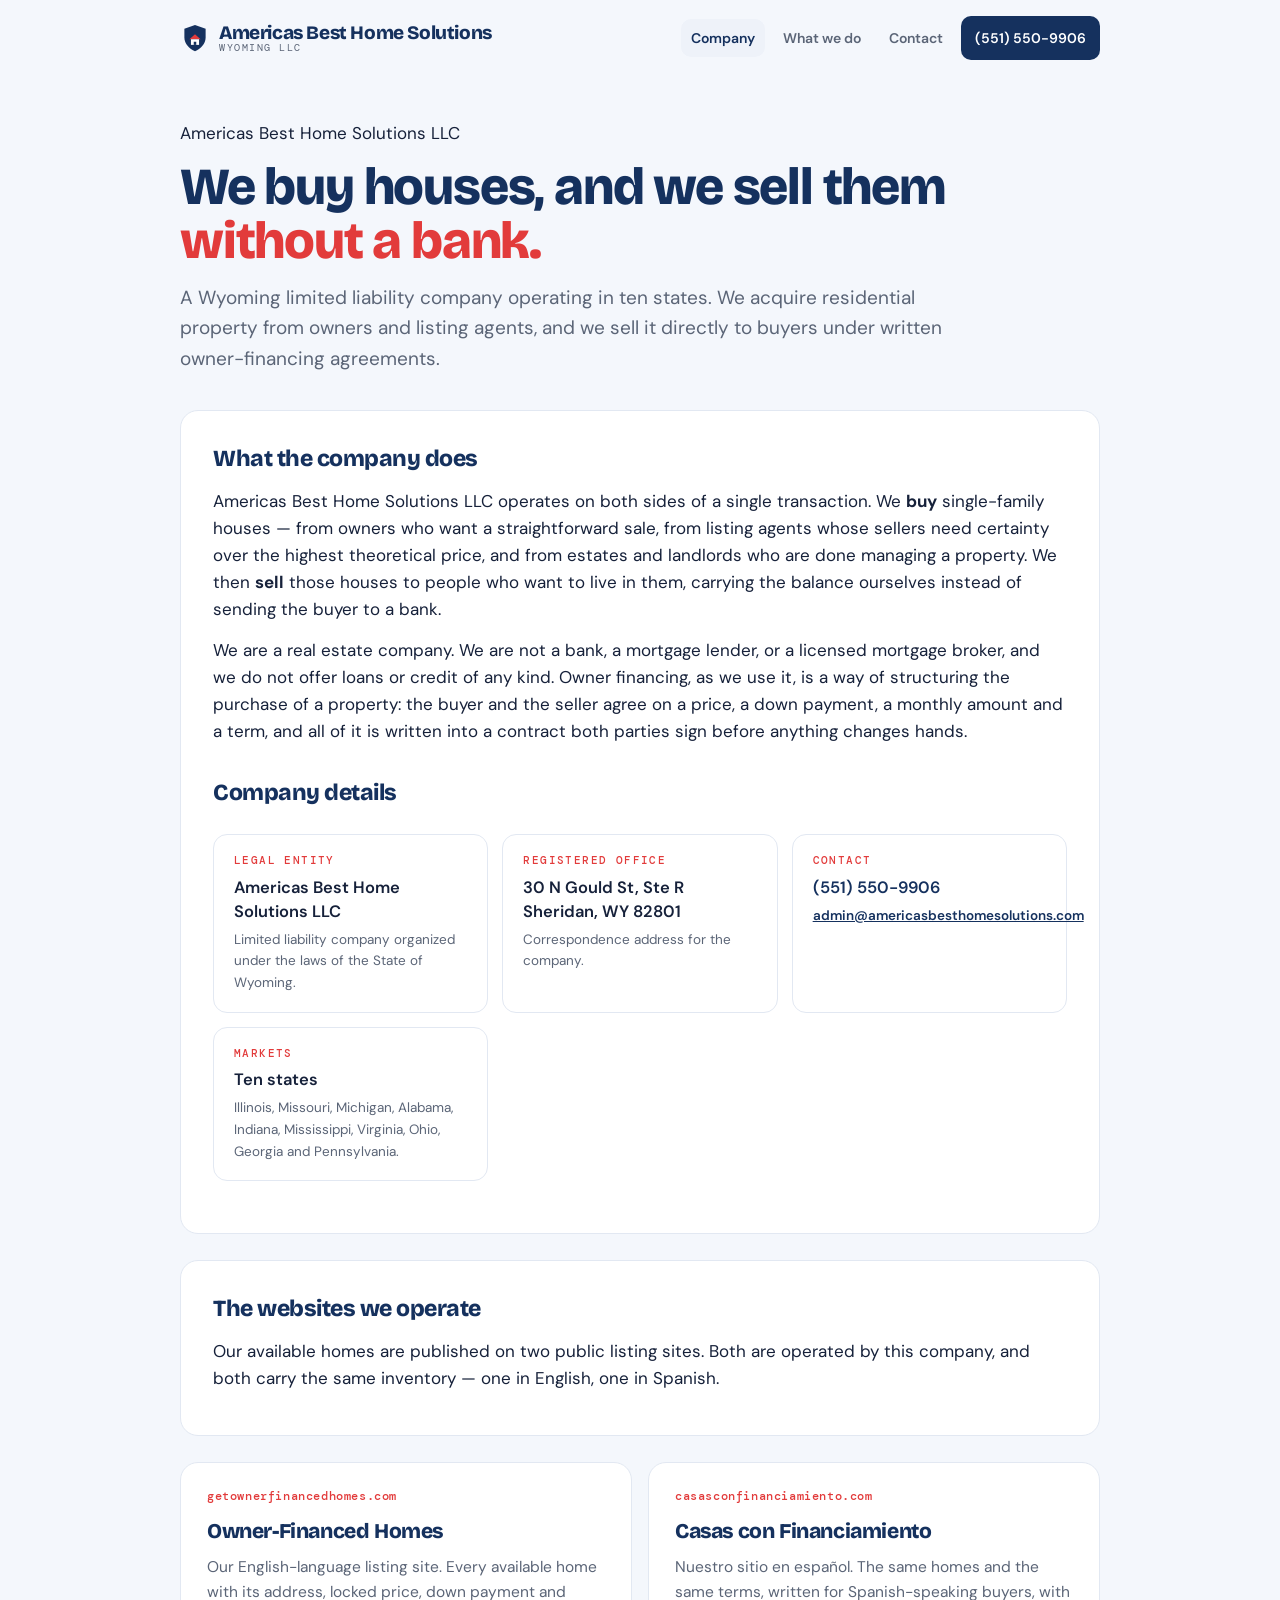
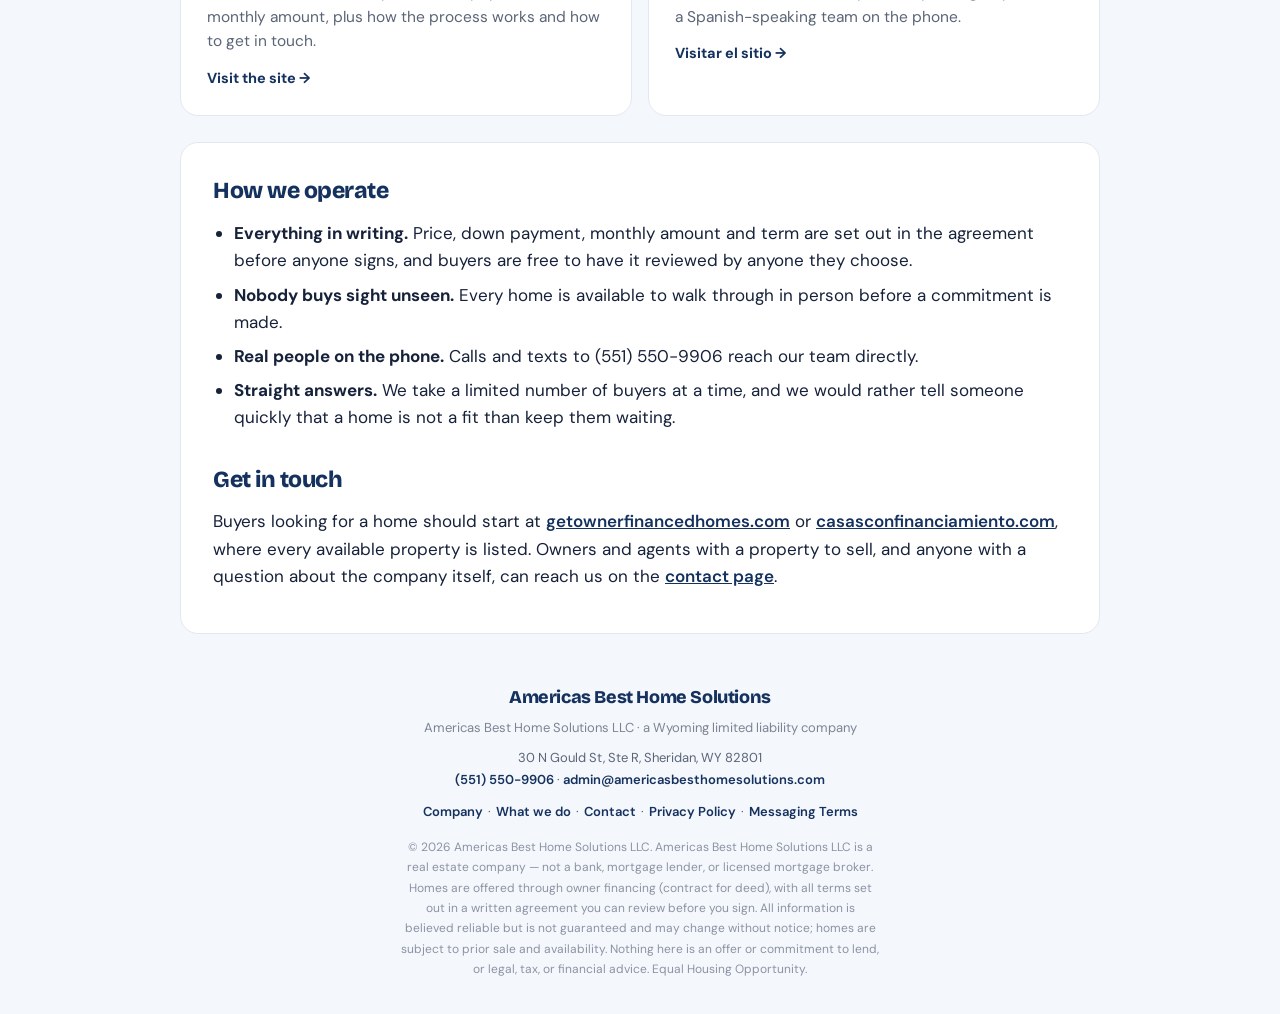
==== index.html @ 94118d32 "Corporate site for Americas Best Home Solutions LLC americasbesthomesolutions.com had no A record at" ====
<!DOCTYPE html>
<html lang="en">
<head>
<meta charset="UTF-8"/>
<meta name="viewport" content="width=device-width, initial-scale=1.0"/>
<link rel="icon" href="data:image/svg+xml,<svg xmlns='http://www.w3.org/2000/svg' viewBox='0 0 48 48'><path d='M24 3 41 9V23C41 33 33 41 24 45 15 41 7 33 7 23V9Z' fill='%2315315e'/><path d='M15 26 24 18 33 26Z' fill='%23e23b3b'/><rect x='17.5' y='26' width='13' height='9' fill='white'/><rect x='22' y='30' width='4' height='5' fill='%2315315e'/></svg>"/>
<title>Americas Best Home Solutions LLC | Owner-Financed Home Sales &amp; Property Acquisition</title>
<meta name="description" content="Americas Best Home Solutions LLC is a Wyoming limited liability company that sells residential property with owner financing and acquires homes from owners and listing agents across ten states."/>
<link rel="canonical" href="https://americasbesthomesolutions.com/"/>
<link rel="preconnect" href="https://fonts.googleapis.com">
<link rel="preconnect" href="https://fonts.gstatic.com" crossorigin>
<link href="https://fonts.googleapis.com/css2?family=Bricolage+Grotesque:opsz,wght@12..96,600;12..96,700;12..96,800&family=DM+Sans:wght@400;500;600;700&family=DM+Mono:wght@400;500&display=swap" rel="stylesheet">
<link rel="stylesheet" href="/pages.css">
<style>
  /* corporate-site-only additions on top of the shared stylesheet */
  .hero{padding:44px 0 10px}
  .hero h1{font-family:'Bricolage Grotesque',sans-serif;font-weight:800;font-size:clamp(32px,6vw,52px);line-height:1.05;letter-spacing:-1.2px;color:var(--pine);margin:12px 0 14px}
  .hero h1 em{font-style:normal;color:var(--honey)}
  .hero .lead{font-size:19px;color:var(--ink-soft);max-width:60ch}
  .props{display:grid;grid-template-columns:repeat(auto-fit,minmax(280px,1fr));gap:16px;margin:26px 0}
  .prop{display:block;text-decoration:none;color:inherit;background:var(--card);border:1px solid var(--line);border-radius:var(--radius);padding:24px 26px;transition:transform .15s ease,box-shadow .15s ease}
  .prop:hover{transform:translateY(-2px);box-shadow:0 8px 26px rgba(21,49,94,.10)}
  .prop .dom{font-family:'DM Mono',monospace;font-size:12px;letter-spacing:.6px;color:var(--honey);font-weight:500}
  .prop h3{font-family:'Bricolage Grotesque',sans-serif;font-weight:800;font-size:21px;color:var(--pine);margin:8px 0 7px;letter-spacing:-.4px}
  .prop p{font-size:15.5px;color:var(--ink-soft);margin:0}
  .prop .go{display:inline-block;margin-top:13px;font-size:14.5px;font-weight:700;color:var(--pine)}
  .split{display:grid;grid-template-columns:repeat(auto-fit,minmax(300px,1fr));gap:16px;margin:22px 0}
</style>
</head>
<body>
<div class="wrap">

  <header class="topbar">
    <a class="brand" href="/" aria-label="Americas Best Home Solutions — home">
      <svg class="mark" viewBox="0 0 48 48" fill="none" aria-hidden="true">
        <path d="M24 3 41 9V23C41 33 33 41 24 45 15 41 7 33 7 23V9Z" fill="#15315e"/>
        <path d="M15 26 24 18 33 26Z" fill="#e23b3b"/>
        <rect x="17.5" y="26" width="13" height="9" fill="#ffffff"/>
        <rect x="22" y="30" width="4" height="5" fill="#15315e"/>
      </svg>
      <span class="bn">Americas Best Home Solutions<small>Wyoming LLC</small></span>
    </a>
    <nav class="topnav">
      <a href="/" aria-current="page">Company</a>
      <a href="/what-we-do">What we do</a>
      <a href="/contact">Contact</a>
      <a class="call" href="tel:+15515509906">(551) 550-9906</a>
    </nav>
  </header>

  <section class="hero">
    <span class="eyebrow">Americas Best Home Solutions LLC</span>
    <h1>We buy houses, and we sell them <em>without a bank.</em></h1>
    <p class="lead">A Wyoming limited liability company operating in ten states. We acquire residential property from owners and listing agents, and we sell it directly to buyers under written owner-financing agreements.</p>
  </section>

  <div class="prose">
    <h2>What the company does</h2>
    <p>Americas Best Home Solutions LLC operates on both sides of a single transaction. We <strong>buy</strong> single-family houses — from owners who want a straightforward sale, from listing agents whose sellers need certainty over the highest theoretical price, and from estates and landlords who are done managing a property. We then <strong>sell</strong> those houses to people who want to live in them, carrying the balance ourselves instead of sending the buyer to a bank.</p>
    <p>We are a real estate company. We are not a bank, a mortgage lender, or a licensed mortgage broker, and we do not offer loans or credit of any kind. Owner financing, as we use it, is a way of structuring the purchase of a property: the buyer and the seller agree on a price, a down payment, a monthly amount and a term, and all of it is written into a contract both parties sign before anything changes hands.</p>

    <h2>Company details</h2>
    <div class="facts">
      <div class="fact">
        <div class="k">Legal entity</div>
        <div class="v">Americas Best Home Solutions LLC</div>
        <div class="note">Limited liability company organized under the laws of the State of Wyoming.</div>
      </div>
      <div class="fact">
        <div class="k">Registered office</div>
        <div class="v"><address>30 N Gould St, Ste R<br>Sheridan, WY 82801</address></div>
        <div class="note">Correspondence address for the company.</div>
      </div>
      <div class="fact">
        <div class="k">Contact</div>
        <div class="v"><a href="tel:+15515509906">(551) 550-9906</a></div>
        <div class="note"><a href="mailto:admin@americasbesthomesolutions.com">admin@americasbesthomesolutions.com</a></div>
      </div>
      <div class="fact">
        <div class="k">Markets</div>
        <div class="v">Ten states</div>
        <div class="note">Illinois, Missouri, Michigan, Alabama, Indiana, Mississippi, Virginia, Ohio, Georgia and Pennsylvania.</div>
      </div>
    </div>
  </div>

  <div class="prose">
    <h2>The websites we operate</h2>
    <p>Our available homes are published on two public listing sites. Both are operated by this company, and both carry the same inventory — one in English, one in Spanish.</p>
  </div>

  <div class="props">
    <a class="prop" href="https://getownerfinancedhomes.com">
      <div class="dom">getownerfinancedhomes.com</div>
      <h3>Owner-Financed Homes</h3>
      <p>Our English-language listing site. Every available home with its address, locked price, down payment and monthly amount, plus how the process works and how to get in touch.</p>
      <span class="go">Visit the site →</span>
    </a>
    <a class="prop" href="https://casasconfinanciamiento.com">
      <div class="dom">casasconfinanciamiento.com</div>
      <h3>Casas con Financiamiento</h3>
      <p>Nuestro sitio en español. The same homes and the same terms, written for Spanish-speaking buyers, with a Spanish-speaking team on the phone.</p>
      <span class="go">Visitar el sitio →</span>
    </a>
  </div>

  <div class="prose">
    <h2>How we operate</h2>
    <ul>
      <li><strong>Everything in writing.</strong> Price, down payment, monthly amount and term are set out in the agreement before anyone signs, and buyers are free to have it reviewed by anyone they choose.</li>
      <li><strong>Nobody buys sight unseen.</strong> Every home is available to walk through in person before a commitment is made.</li>
      <li><strong>Real people on the phone.</strong> Calls and texts to (551) 550-9906 reach our team directly.</li>
      <li><strong>Straight answers.</strong> We take a limited number of buyers at a time, and we would rather tell someone quickly that a home is not a fit than keep them waiting.</li>
    </ul>

    <h2>Get in touch</h2>
    <p>Buyers looking for a home should start at <a href="https://getownerfinancedhomes.com">getownerfinancedhomes.com</a> or <a href="https://casasconfinanciamiento.com">casasconfinanciamiento.com</a>, where every available property is listed. Owners and agents with a property to sell, and anyone with a question about the company itself, can reach us on the <a href="/contact">contact page</a>.</p>
  </div>

  <footer class="foot">
    <div class="fb">Americas Best Home Solutions</div>
    <p class="fcontact fentity">Americas Best Home Solutions LLC · a Wyoming limited liability company</p>
    <address class="fcontact faddr">
      30 N Gould St, Ste R, Sheridan, WY 82801<br>
      <a href="tel:+15515509906">(551) 550-9906</a> · <a href="mailto:admin@americasbesthomesolutions.com">admin@americasbesthomesolutions.com</a>
    </address>
    <p class="fcontact flinks">
      <a href="/">Company</a> · <a href="/what-we-do">What we do</a> · <a href="/contact">Contact</a> · <a href="/privacy-policy">Privacy Policy</a> · <a href="/messaging-terms">Messaging Terms</a>
    </p>
    <p class="legal">
      © 2026 Americas Best Home Solutions LLC. Americas Best Home Solutions LLC is a real estate company — not a bank, mortgage lender, or licensed mortgage broker. Homes are offered through owner financing (contract for deed), with all terms set out in a written agreement you can review before you sign. All information is believed reliable but is not guaranteed and may change without notice; homes are subject to prior sale and availability. Nothing here is an offer or commitment to lend, or legal, tax, or financial advice. Equal Housing Opportunity.
    </p>
  </footer>

</div>
</body>
</html>
---- pages.css ----
/* ══════════════════════════════════════════════════════════════════════════
   AMERICA'S BEST HOME SOLUTIONS — shared styles for the content pages
   (about, contact, privacy-policy, messaging-terms)

   index.html / home.html / how-it-works.html keep their own inline <style>
   blocks — this file exists so the four newer pages don't duplicate them.
   Design tokens below are copied from index.html; keep them in sync.
   ══════════════════════════════════════════════════════════════════════════ */

*,*::before,*::after{box-sizing:border-box;margin:0;padding:0}
:root{
  --paper:#f4f7fc;
  --card:#ffffff;
  --ink:#16213a;
  --ink-soft:#5b6577;
  --line:#e2e8f2;
  --pine:#15315e;
  --pine-deep:#0f2444;
  --honey:#e23b3b;
  --honey-soft:#eaf1fb;
  --go:#e23b3b;
  --go-hover:#c92f2f;
  --radius:18px;
}
html{scroll-behavior:smooth}
body{
  background:var(--paper);color:var(--ink);
  font-family:'DM Sans',system-ui,sans-serif;font-size:17px;line-height:1.6;
  -webkit-font-smoothing:antialiased;
}
.wrap{max-width:960px;margin:0 auto;padding:0 20px}
.narrow{max-width:680px;margin-left:auto;margin-right:auto}

/* ── TOP BAR ─────────────────────────────────────────────── */
.topbar{padding:16px 0;display:flex;align-items:center;justify-content:space-between;gap:12px;flex-wrap:wrap}
.brand{display:flex;align-items:center;gap:9px;text-decoration:none}
.brand .mark{width:30px;height:30px;flex-shrink:0}
.brand .bn{font-family:'Bricolage Grotesque',sans-serif;font-weight:800;font-size:19px;letter-spacing:-.4px;color:var(--pine);line-height:1}
.brand .bn small{display:block;font-family:'DM Mono',monospace;font-weight:400;font-size:9.5px;letter-spacing:1.5px;text-transform:uppercase;color:var(--ink-soft);margin-top:2px}
.topnav{display:flex;align-items:center;gap:8px;flex-wrap:wrap}
.topnav a{font-size:14px;font-weight:600;color:var(--ink-soft);text-decoration:none;padding:8px 10px;border-radius:10px}
.topnav a:hover{color:var(--pine);background:#eef2f9}
.topnav a[aria-current="page"]{color:var(--pine);background:#eef2f9}
.topnav a.call{background:var(--pine);color:#fff;display:inline-flex;align-items:center;gap:6px;padding:11px 14px}
.topnav a.call:hover{background:var(--pine-deep);color:#fff}
@media (max-width:520px){ .topnav a{font-size:13px;padding:9px 8px} .topnav a.call{padding:11px 12px} }

/* ── PAGE HEAD ───────────────────────────────────────────── */
.phead{padding:34px 0 6px}
.phead .eyebrow{display:inline-flex;align-items:center;gap:6px;font-family:'DM Mono',monospace;font-size:11px;letter-spacing:1.6px;text-transform:uppercase;color:var(--honey);font-weight:500}
.phead h1{font-family:'Bricolage Grotesque',sans-serif;font-weight:800;font-size:clamp(30px,5.5vw,46px);line-height:1.08;letter-spacing:-1px;color:var(--pine);margin:10px 0 12px}
.phead .lead{font-size:18px;color:var(--ink-soft);max-width:62ch}
.phead .updated{font-family:'DM Mono',monospace;font-size:12px;color:var(--ink-soft);margin-top:14px}

/* ── PROSE ───────────────────────────────────────────────── */
.prose{background:var(--card);border:1px solid var(--line);border-radius:var(--radius);padding:30px 32px;margin:26px 0}
.prose h2{font-family:'Bricolage Grotesque',sans-serif;font-weight:800;font-size:23px;letter-spacing:-.5px;color:var(--pine);margin:30px 0 10px}
.prose h2:first-child{margin-top:0}
.prose h3{font-family:'Bricolage Grotesque',sans-serif;font-weight:700;font-size:17.5px;color:var(--pine);margin:22px 0 6px}
.prose p{margin:0 0 13px}
.prose ul,.prose ol{margin:0 0 14px 21px}
.prose li{margin:0 0 7px}
.prose a{color:var(--pine);font-weight:600}
.prose strong{font-weight:700;color:var(--ink)}
.prose .callout{background:var(--honey-soft);border-left:3px solid var(--pine);border-radius:0 10px 10px 0;padding:14px 18px;margin:16px 0}
.prose .callout p:last-child{margin-bottom:0}
@media (max-width:560px){ .prose{padding:22px 20px} }

/* ── STEPS ───────────────────────────────────────────────── */
.steps{list-style:none;margin:0;padding:0;counter-reset:s}
.steps li{counter-increment:s;position:relative;padding:0 0 0 46px;margin:0 0 20px}
.steps li::before{
  content:counter(s);position:absolute;left:0;top:1px;
  width:31px;height:31px;border-radius:50%;background:var(--pine);color:#fff;
  font-family:'Bricolage Grotesque',sans-serif;font-weight:800;font-size:15px;
  display:flex;align-items:center;justify-content:center;
}
.steps li h3{margin:2px 0 5px}
.steps li p{margin:0;color:var(--ink-soft);font-size:16px}

/* ── FACT GRID (contact details) ─────────────────────────── */
.facts{display:grid;grid-template-columns:repeat(auto-fit,minmax(230px,1fr));gap:14px;margin:22px 0}
.fact{background:var(--card);border:1px solid var(--line);border-radius:14px;padding:18px 20px}
.fact .k{font-family:'DM Mono',monospace;font-size:10.5px;letter-spacing:1.4px;text-transform:uppercase;color:var(--honey);font-weight:500}
/* long email addresses must wrap rather than run out of the card */
.fact .v{margin-top:6px;font-size:16.5px;font-weight:600;color:var(--ink);line-height:1.45;overflow-wrap:anywhere}
.fact .v a{color:var(--pine);text-decoration:none}
.fact .v a:hover{text-decoration:underline}
.fact .note{margin-top:5px;font-size:13.5px;color:var(--ink-soft);font-weight:400}
.fact address{font-style:normal}

/* ── FORM ────────────────────────────────────────────────── */
.formcard{background:var(--pine);color:#fff;border-radius:var(--radius);padding:32px;margin:26px 0}
.formcard h2{font-family:'Bricolage Grotesque',sans-serif;font-weight:800;font-size:25px;letter-spacing:-.6px;color:#fff;margin:0 0 6px}
.formcard .sub{color:#c7d6ee;font-size:16px;margin:0 0 20px}
.formcard label{display:block;font-size:13.5px;font-weight:600;color:#dbe7fb;margin:15px 0 5px}
.formcard input[type=text],.formcard input[type=tel],.formcard input[type=email],.formcard select,.formcard textarea{
  width:100%;font-family:'DM Sans',sans-serif;font-size:16px;color:var(--ink);
  background:#fff;border:1px solid transparent;border-radius:11px;padding:13px 14px;
}
.formcard textarea{min-height:104px;resize:vertical}
.formcard input:focus,.formcard select:focus,.formcard textarea:focus{outline:2px solid var(--honey);outline-offset:1px}

/* the SMS consent block — deliberately its own bordered box so a reviewer can
   see at a glance that it is separate, unchecked, and optional */
.consent{
  display:flex;gap:11px;align-items:flex-start;
  background:rgba(255,255,255,.07);border:1px solid rgba(255,255,255,.22);
  border-radius:12px;padding:14px 15px;margin:16px 0 4px;cursor:pointer;
}
.consent input[type=checkbox]{margin-top:2px;width:17px;height:17px;flex-shrink:0;cursor:pointer}
.consent span{font-size:13px;line-height:1.5;color:#dbe7fb;font-weight:400}
.consent a{color:#fff;font-weight:600;text-decoration:underline}
.optional{font-size:12px;color:#a9bedd;margin:7px 0 0;font-family:'DM Mono',monospace;letter-spacing:.3px}

.btn{display:inline-flex;align-items:center;justify-content:center;gap:8px;text-align:center;text-decoration:none;font-family:'DM Sans',sans-serif;font-weight:700;font-size:16px;padding:15px 22px;border-radius:13px;transition:transform .12s ease,background .15s ease;cursor:pointer;border:none}
.btn-go{background:var(--go);color:#fff;width:100%;margin-top:18px}
.btn-go:hover{background:var(--go-hover)}
.btn-go:disabled{opacity:.65;cursor:default}
.form-note{font-size:13px;color:#c7d6ee;margin-top:11px;min-height:19px}
.formcard .thanks{display:none}
.formcard.sent form,.formcard.sent .sub{display:none}
.formcard.sent .thanks{display:block}
.formcard .thanks h3{font-family:'Bricolage Grotesque',sans-serif;font-size:22px;color:#fff;margin-bottom:8px}
.formcard .thanks p{color:#c7d6ee}
@media (max-width:560px){ .formcard{padding:24px 20px} }

/* ── FOOTER ──────────────────────────────────────────────── */
.foot{margin:48px 0 34px;text-align:center;color:var(--ink-soft);font-size:13px;line-height:1.7}
.foot .fb{font-family:'Bricolage Grotesque',sans-serif;font-weight:800;font-size:18px;color:var(--pine);letter-spacing:-.4px;margin-bottom:4px}
.foot .fcontact a{color:var(--pine);font-weight:600;text-decoration:none}
.foot .fcontact a:hover{text-decoration:underline}
.foot .fentity{opacity:.78;margin-top:2px}
.foot .faddr{font-style:normal;margin-top:8px}
.foot .flinks{margin-top:10px}
.foot .flinks a{margin:0 2px}
.foot .legal{max-width:60ch;margin:14px auto 0;font-size:12px;color:#8b93a3}
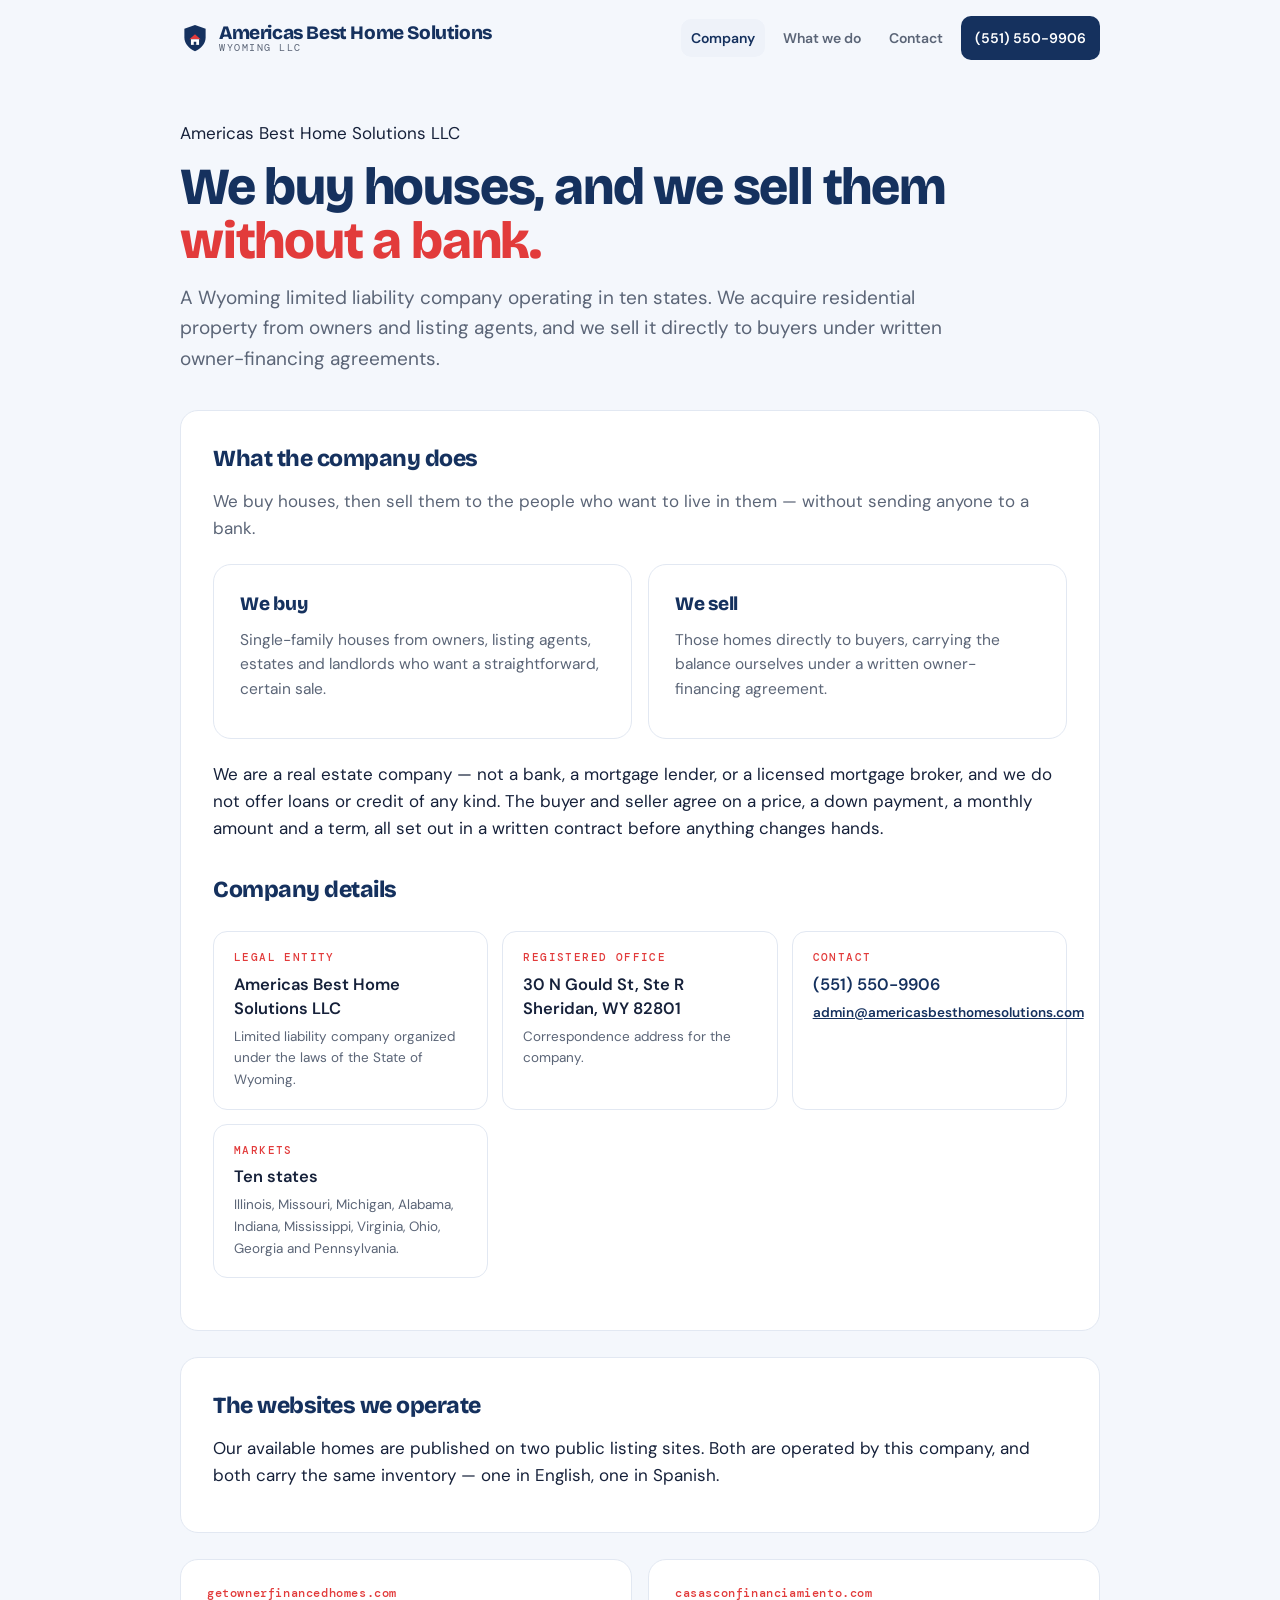
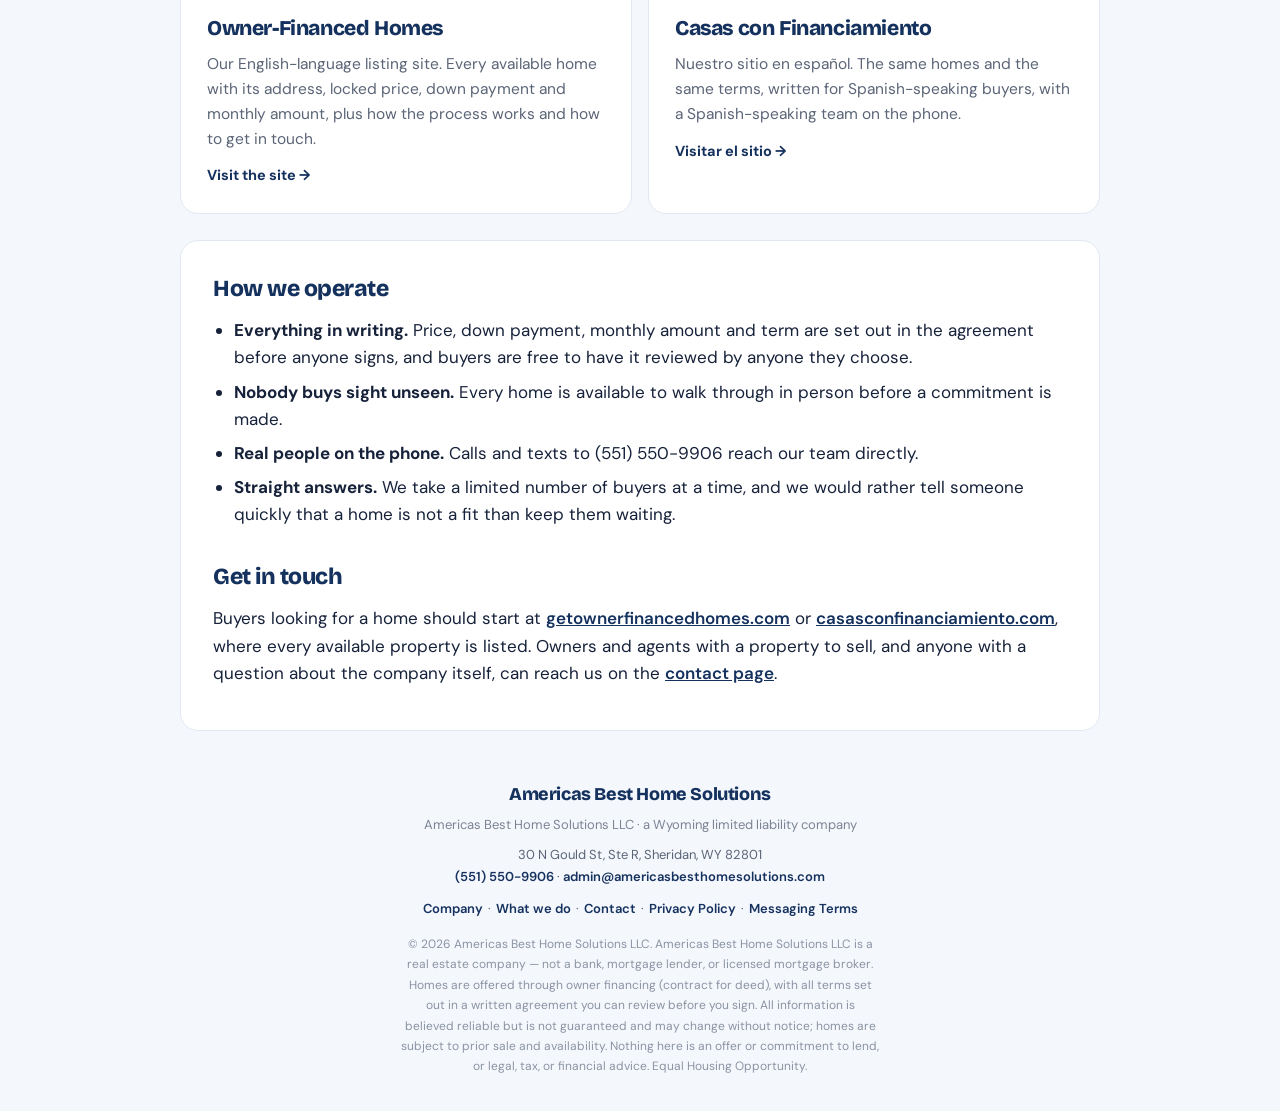
==== commit a96f1629: "Streamline the 'what the company does' section Two dense paragraphs became a one-line summary, a Buy" ====
--- a/index.html
+++ b/index.html
@@ -24,7 +24,6 @@
   .prop h3{font-family:'Bricolage Grotesque',sans-serif;font-weight:800;font-size:21px;color:var(--pine);margin:8px 0 7px;letter-spacing:-.4px}
   .prop p{font-size:15.5px;color:var(--ink-soft);margin:0}
   .prop .go{display:inline-block;margin-top:13px;font-size:14.5px;font-weight:700;color:var(--pine)}
-  .split{display:grid;grid-template-columns:repeat(auto-fit,minmax(300px,1fr));gap:16px;margin:22px 0}
 </style>
 </head>
 <body>
@@ -56,8 +55,18 @@
 
   <div class="prose">
     <h2>What the company does</h2>
-    <p>Americas Best Home Solutions LLC operates on both sides of a single transaction. We <strong>buy</strong> single-family houses — from owners who want a straightforward sale, from listing agents whose sellers need certainty over the highest theoretical price, and from estates and landlords who are done managing a property. We then <strong>sell</strong> those houses to people who want to live in them, carrying the balance ourselves instead of sending the buyer to a bank.</p>
-    <p>We are a real estate company. We are not a bank, a mortgage lender, or a licensed mortgage broker, and we do not offer loans or credit of any kind. Owner financing, as we use it, is a way of structuring the purchase of a property: the buyer and the seller agree on a price, a down payment, a monthly amount and a term, and all of it is written into a contract both parties sign before anything changes hands.</p>
+    <p class="lede">We buy houses, then sell them to the people who want to live in them — without sending anyone to a bank.</p>
+    <div class="routes">
+      <div class="route">
+        <h3>We buy</h3>
+        <p>Single-family houses from owners, listing agents, estates and landlords who want a straightforward, certain sale.</p>
+      </div>
+      <div class="route">
+        <h3>We sell</h3>
+        <p>Those homes directly to buyers, carrying the balance ourselves under a written owner-financing agreement.</p>
+      </div>
+    </div>
+    <p>We are a real estate company — not a bank, a mortgage lender, or a licensed mortgage broker, and we do not offer loans or credit of any kind. The buyer and seller agree on a price, a down payment, a monthly amount and a term, all set out in a written contract before anything changes hands.</p>
 
     <h2>Company details</h2>
     <div class="facts">
--- a/pages.css
+++ b/pages.css
@@ -125,6 +125,15 @@
 .formcard .thanks p{color:#c7d6ee}
 @media (max-width:560px){ .formcard{padding:24px 20px} }
 
+/* ── ROUTE CARDS (two/three-up option grid — used on company + contact pages) */
+.routes{display:grid;grid-template-columns:repeat(auto-fit,minmax(260px,1fr));gap:16px;margin:22px 0}
+.route{background:var(--card);border:1px solid var(--line);border-radius:var(--radius);padding:24px 26px}
+.route h3{font-family:'Bricolage Grotesque',sans-serif;font-weight:800;font-size:19px;color:var(--pine);margin:0 0 8px;letter-spacing:-.3px}
+.route p{font-size:15.5px;color:var(--ink-soft);margin:0 0 12px}
+.route a.act{display:inline-block;font-size:15px;font-weight:700;color:var(--pine);text-decoration:none}
+.route a.act:hover{text-decoration:underline}
+.lede{font-size:17px;color:var(--ink-soft);margin:0 0 16px}
+
 /* ── FOOTER ──────────────────────────────────────────────── */
 .foot{margin:48px 0 34px;text-align:center;color:var(--ink-soft);font-size:13px;line-height:1.7}
 .foot .fb{font-family:'Bricolage Grotesque',sans-serif;font-weight:800;font-size:18px;color:var(--pine);letter-spacing:-.4px;margin-bottom:4px}
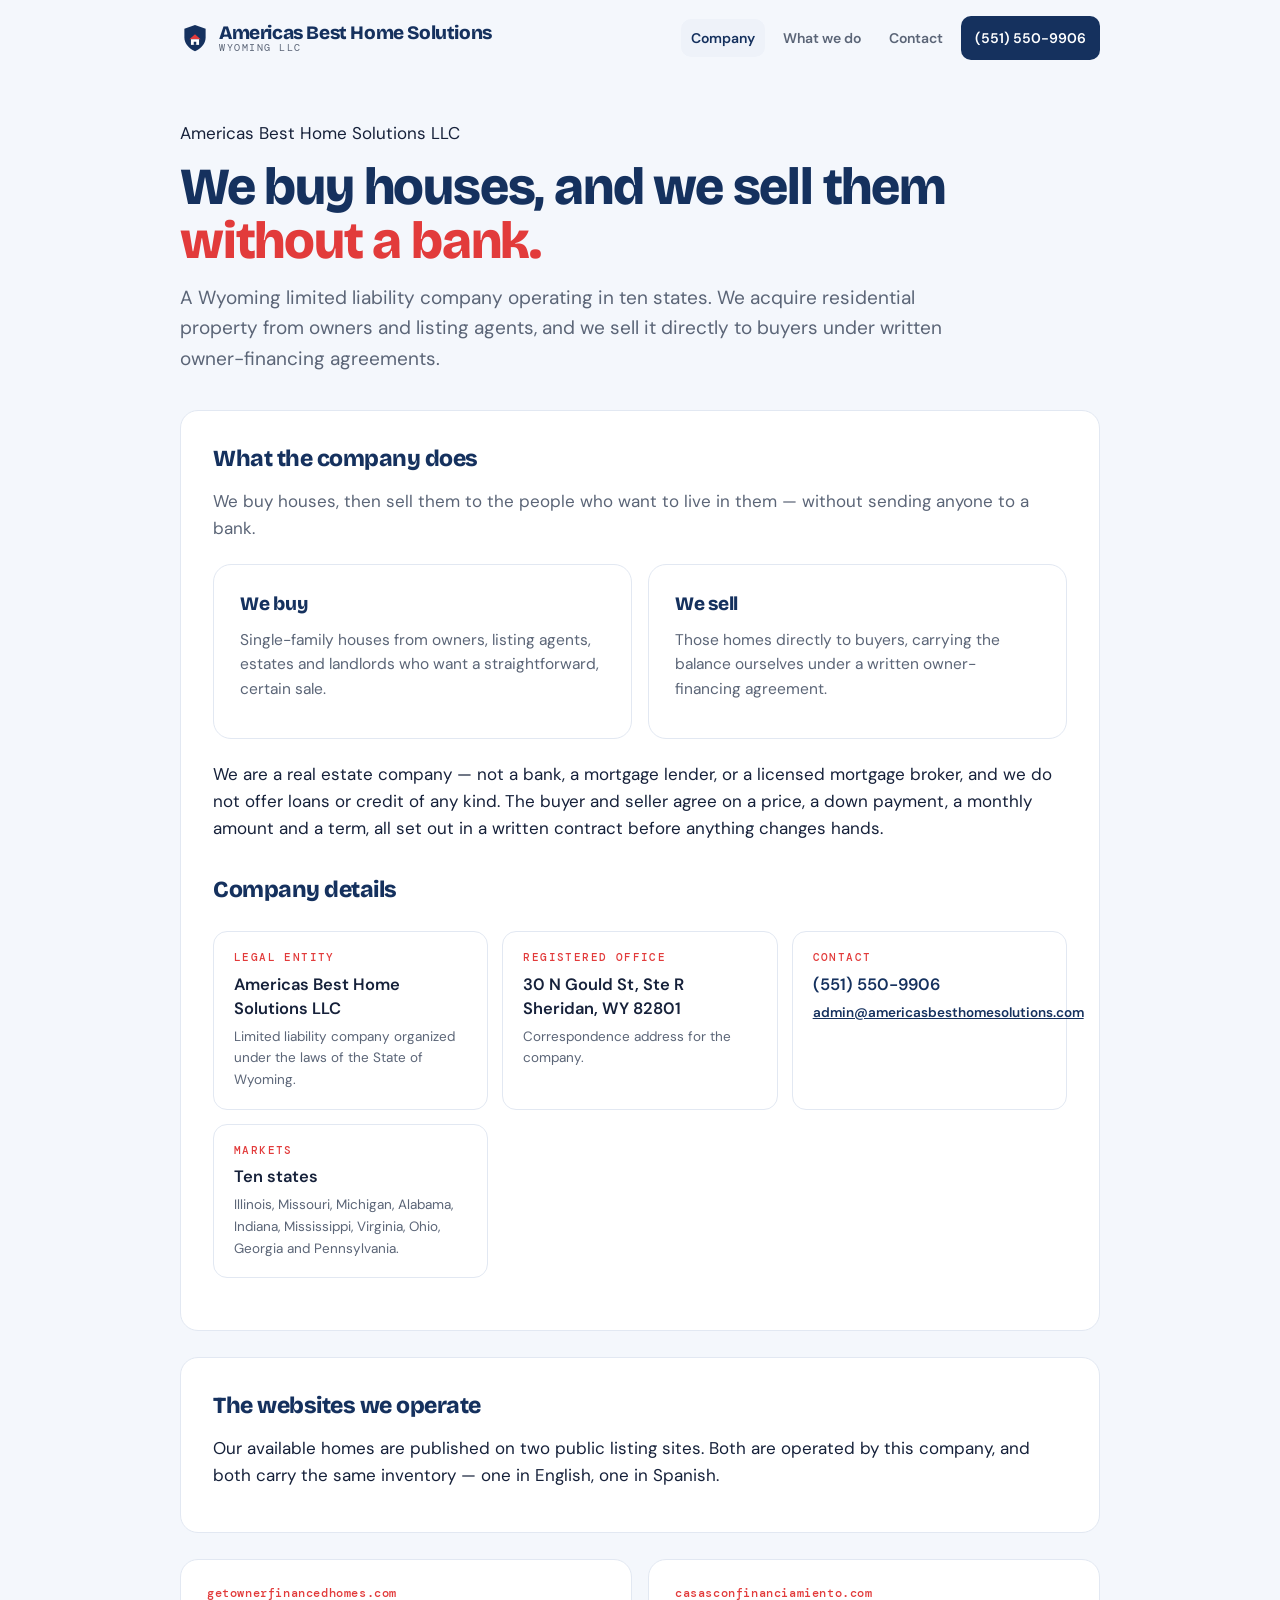
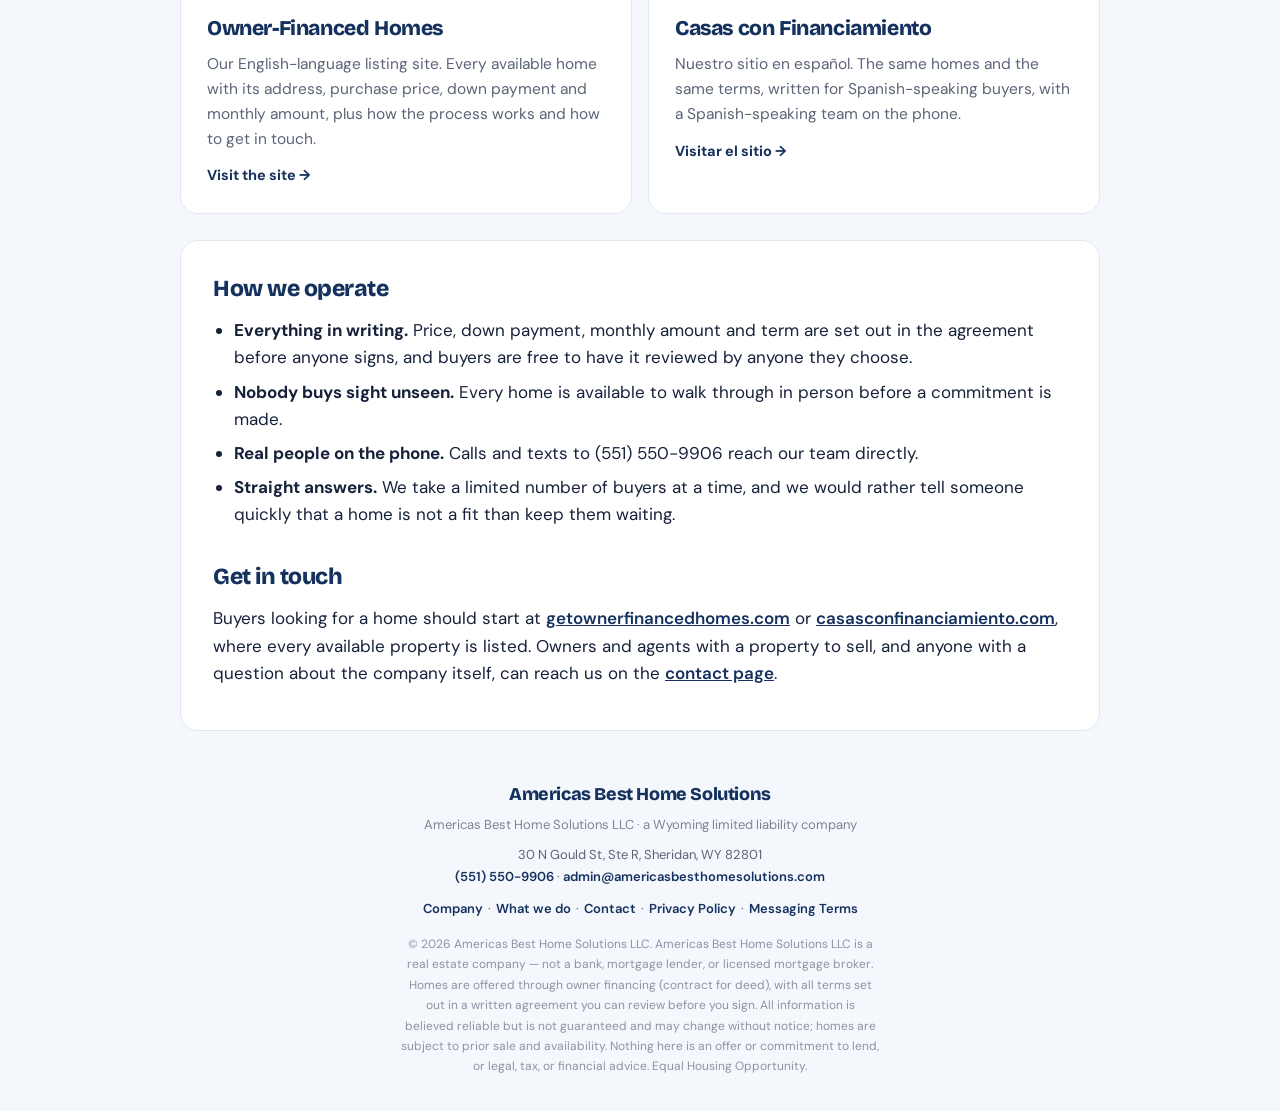
==== commit 015f52f9: "Drop "locked" from the price description on 3 pages Co-Authored-By: Claude Sonnet 5 <noreply@anthrop" ====
--- a/index.html
+++ b/index.html
@@ -102,7 +102,7 @@
     <a class="prop" href="https://getownerfinancedhomes.com">
       <div class="dom">getownerfinancedhomes.com</div>
       <h3>Owner-Financed Homes</h3>
-      <p>Our English-language listing site. Every available home with its address, locked price, down payment and monthly amount, plus how the process works and how to get in touch.</p>
+      <p>Our English-language listing site. Every available home with its address, purchase price, down payment and monthly amount, plus how the process works and how to get in touch.</p>
       <span class="go">Visit the site →</span>
     </a>
     <a class="prop" href="https://casasconfinanciamiento.com">
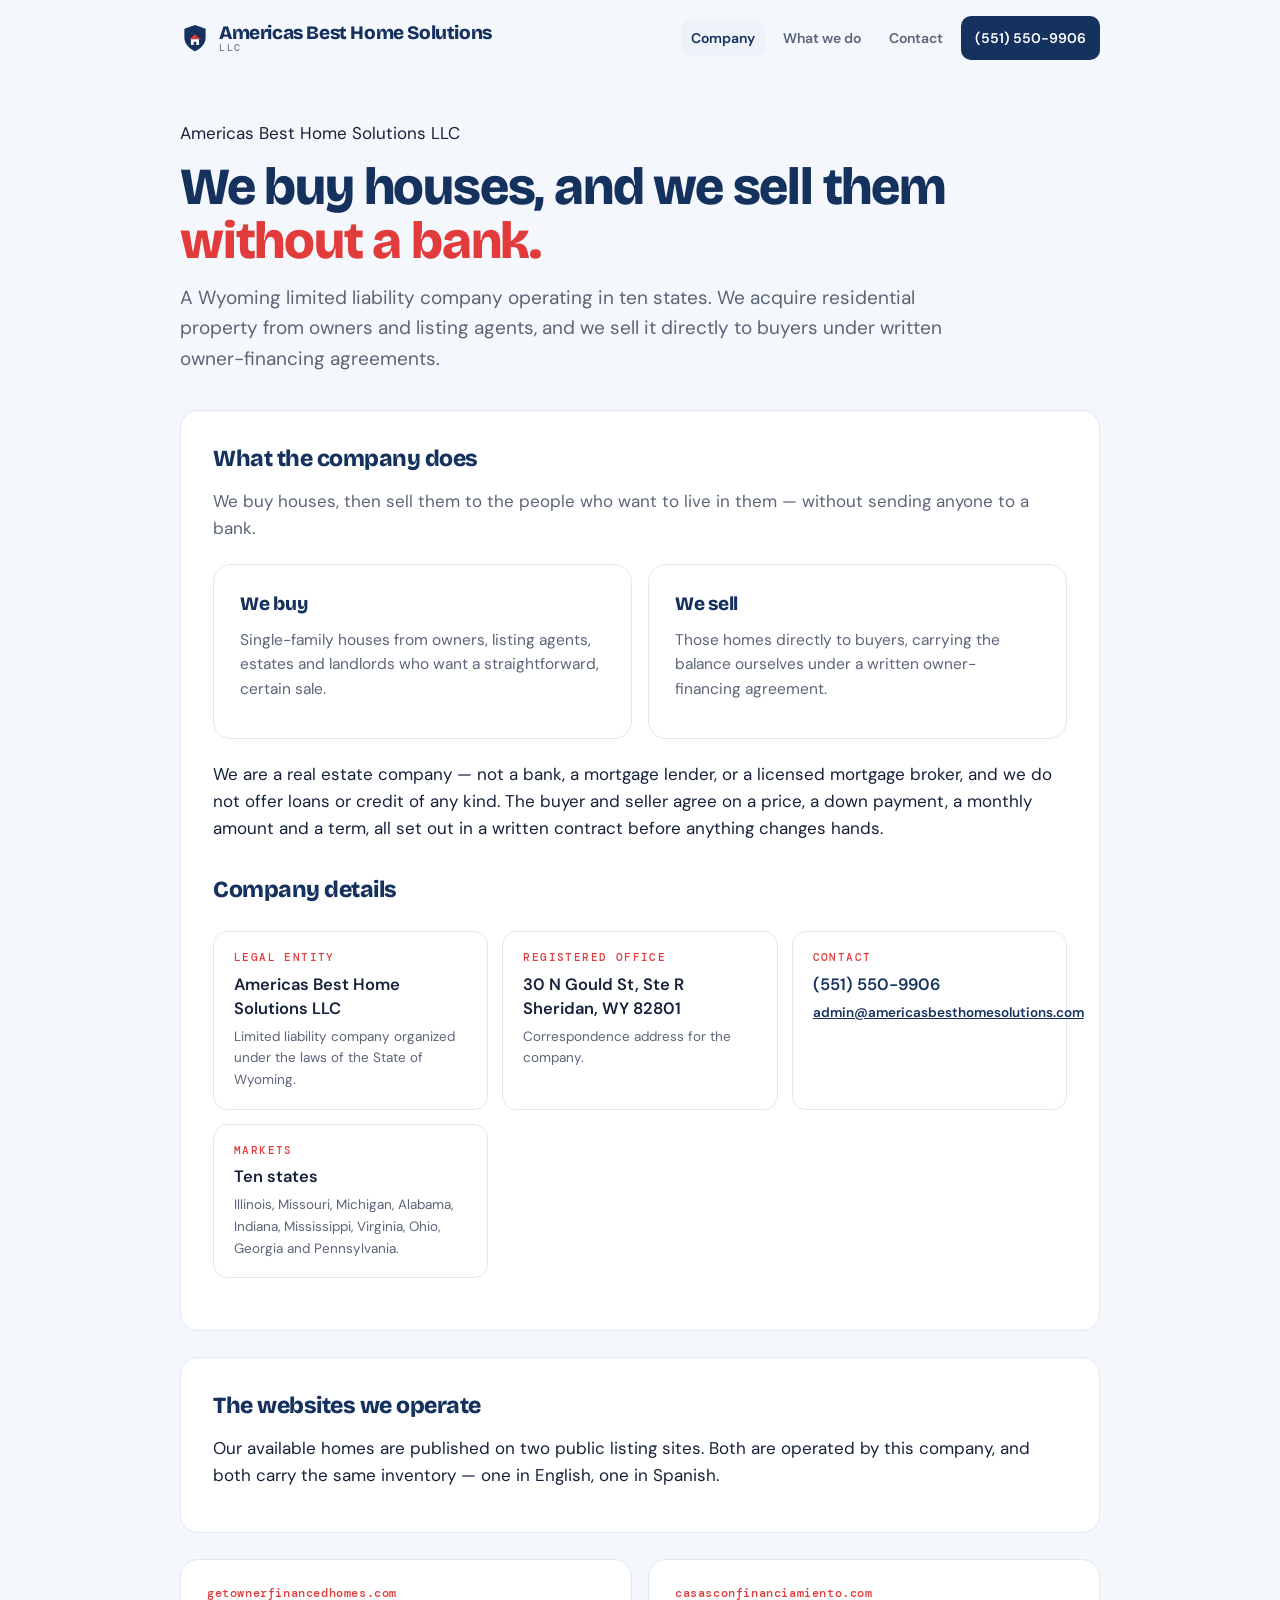
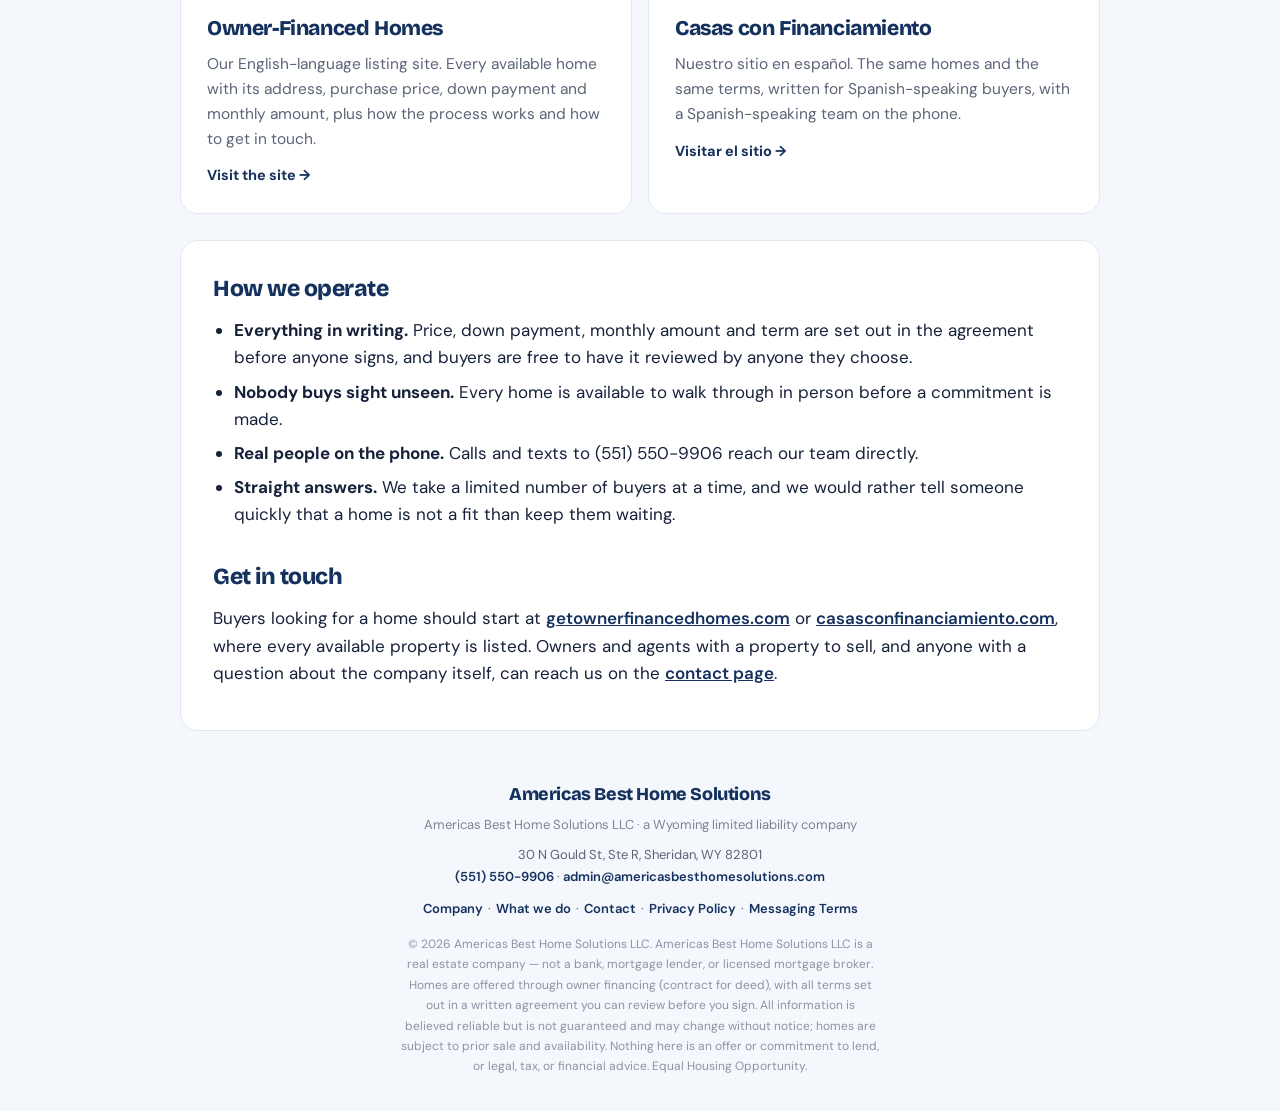
==== commit bb25ca5f: "Company site: owner reviews section (hidden until first approved owner review) Co-Authored-By: Claud" ====
--- a/index.html
+++ b/index.html
@@ -24,6 +24,11 @@
   .prop h3{font-family:'Bricolage Grotesque',sans-serif;font-weight:800;font-size:21px;color:var(--pine);margin:8px 0 7px;letter-spacing:-.4px}
   .prop p{font-size:15.5px;color:var(--ink-soft);margin:0}
   .prop .go{display:inline-block;margin-top:13px;font-size:14.5px;font-weight:700;color:var(--pine)}
+  .oq{display:grid;grid-template-columns:repeat(auto-fit,minmax(260px,1fr));gap:14px;margin:18px 0 4px}
+  .oq .q{background:var(--bg,#f7f9fc);border:1px solid var(--line);border-radius:14px;padding:18px 20px}
+  .oq .st{color:var(--honey);letter-spacing:2px;font-size:15px;margin-bottom:8px}
+  .oq p{margin:0 0 10px;font-size:15.5px;line-height:1.55}
+  .oq .nm{font-family:'DM Mono',monospace;font-size:12px;color:var(--ink-soft)}
 </style>
 </head>
 <body>
@@ -37,7 +42,7 @@
         <rect x="17.5" y="26" width="13" height="9" fill="#ffffff"/>
         <rect x="22" y="30" width="4" height="5" fill="#15315e"/>
       </svg>
-      <span class="bn">Americas Best Home Solutions<small>Wyoming LLC</small></span>
+      <span class="bn">Americas Best Home Solutions<small>LLC</small></span>
     </a>
     <nav class="topnav">
       <a href="/" aria-current="page">Company</a>
@@ -113,6 +118,29 @@
     </a>
   </div>
 
+  <!-- OWNER REVIEWS — real, Joe-approved only. Fed by reviews-owners.json (scripts/reviews_publish.py). Hidden until the first approved owner review. -->
+  <div class="prose" id="owner-reviews" hidden>
+    <h2>What property owners say</h2>
+    <p>Words from owners and partners who have worked with us to sell a property.</p>
+    <div class="oq" id="oq"></div>
+  </div>
+  <script>
+  (function(){
+    fetch("/reviews-owners.json",{cache:"no-cache"}).then(function(r){return r.ok?r.json():[]}).then(function(list){
+      if(!Array.isArray(list)||!list.length)return;
+      var box=document.getElementById("oq");
+      list.slice().reverse().forEach(function(v){
+        var q=document.createElement("div");q.className="q";
+        var s=document.createElement("div");s.className="st";s.textContent="\u2605".repeat(v.stars)+"\u2606".repeat(5-v.stars);s.setAttribute("aria-label",v.stars+" out of 5 stars");
+        var p=document.createElement("p");p.textContent="\u201C"+v.text+"\u201D";
+        var n=document.createElement("div");n.className="nm";n.textContent=v.name;
+        q.appendChild(s);q.appendChild(p);q.appendChild(n);box.appendChild(q);
+      });
+      document.getElementById("owner-reviews").hidden=false;
+    }).catch(function(){});
+  })();
+  </script>
+
   <div class="prose">
     <h2>How we operate</h2>
     <ul>
